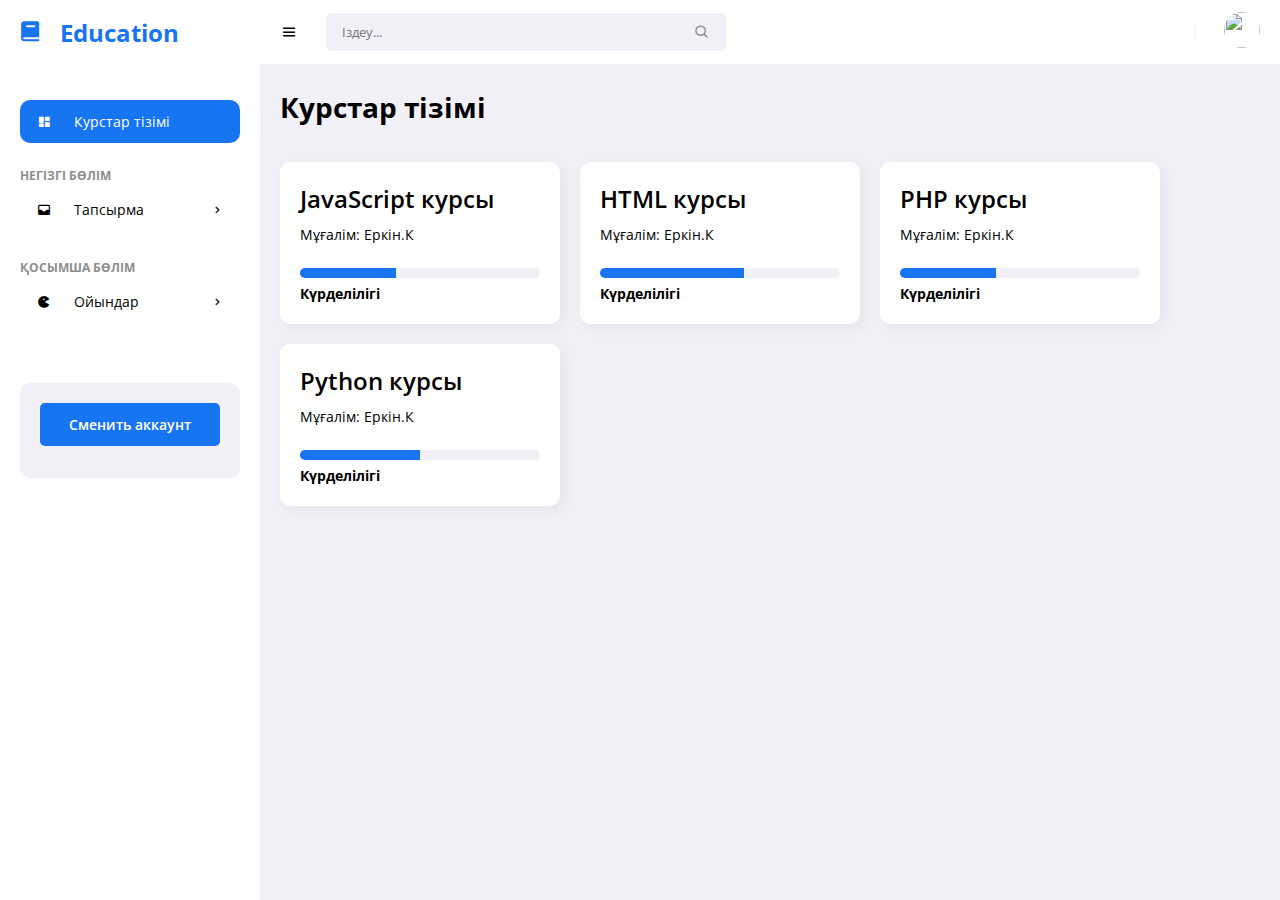
==== index.html @ 2f89a9e3 "First" ====
<!DOCTYPE html>
<html lang="en">
<head>
	<meta charset="UTF-8">
	<meta name="viewport" content="width=device-width, initial-scale=1.0">
	<link href='https://unpkg.com/boxicons@2.0.9/css/boxicons.min.css' rel='stylesheet'>
	<meta http-equiv="refresh" content="3;url=registration.html">
	<link rel="stylesheet" href="style.css">
	<title>Education</title>
</head>
<body>
	
	<!-- SIDEBAR -->
	<section id="sidebar">
		<a href="#" class="brand"><i class='bx bxs-book icon'></i>Education</a>
		<ul class="side-menu">
			<li><a href="index.html" class="active"><i class='bx bxs-dashboard icon' ></i> Курстар тізімі </a></li>
			<li class="divider" data-text="Негізгі бөлім">Негізгі бөлім</li>
			<li>
				<a href="#"><i class='bx bxs-inbox icon' ></i> Тапсырма <i class='bx bx-chevron-right icon-right' ></i></a>
				<ul class="side-dropdown">
					<li><a href="testlist.html">Тест тапсырмалар</a></li>
				</ul>
			</li>
			<li class="divider" data-text="Қосымша бөлім ">Қосымша бөлім </li>
			<li>
				<a href="#"><i class='bx bxs-game icon' ></i> Ойындар <i class='bx bx-chevron-right icon-right' ></i></a>
				<ul class="side-dropdown">
					<li><a href="game.html">Ойын "Жауапты тап"</a></li>
				</ul>
			</li>
		</ul>
		<div class="ads">
			<div class="wrapper">
				<a href="registration.html" class="btn-upgrade">Сменить аккаунт</a>
			</div>
		</div>
	</section>
	<!-- SIDEBAR -->

	<!-- NAVBAR -->
	<section id="content">
		<!-- NAVBAR -->
		<nav>
			<i class='bx bx-menu toggle-sidebar' ></i>
			<form action="#">
				<div class="form-group">
					<input type="text" placeholder="Іздеу...">
					<i class='bx bx-search icon' ></i>
				</div>
			</form>                     
			<span class="divider"></span>
			<div class="profile">
				<img src="https://th.bing.com/th/id/OIP.w2McZSq-EYWxh02iSvC3xwHaHa?w=192&h=192&c=7&r=0&o=5&dpr=1.3&pid=1.7" alt="">
				<ul class="profile-link">
					<li><a href="registration.html"><i class='bx bxs-log-in-circle' ></i> Войти</a></li>
					<li><a href="registration.html"><i class='bx bxs-log-out-circle' ></i> Выйти</a></li>
				</ul>
			</div>
		</nav>
		<!-- NAVBAR -->

		<!-- MAIN -->
		<main>
		    <h1 class="title">Курстар тізімі</h1>
		    <div class="info-data" id="courses">
		        <a href="course/js.html" class="card-link">
		            <div class="card" data-course="javascript">
		                <div class="head">
		                    <div>    
		                        <h2>JavaScript курсы</h2>
		                        <p>Мұғалім: Еркін.К</p>
		                    </div>
		                </div>
		                <span class="progress" data-value="40%"></span>
		                <span class="label">Күрделілігі</span>
		            </div>
		        </a>
		        <a href="course/htmlll.html" class="card-link">
		            <div class="card" data-course="php">
		                <div class="head">
		                    <div>    
		                        <h2>HTML курсы</h2>
		                        <p>Мұғалім: Еркін.К</p>
		                    </div>
		                </div>
		                <span class="progress" data-value="60%"></span>
		                <span class="label">Күрделілігі</span>
		            </div>
		        </a>
		        <a href="course/PHP.html" class="card-link">
		            <div class="card" data-course="csharp">
		                <div class="head">
		                    <div>    
		                        <h2>PHP курсы</h2>
		                        <p>Мұғалім: Еркін.К</p>
		                    </div>
		                </div>
		                <span class="progress" data-value="40%"></span>
		                <span class="label">Күрделілігі</span>
		            </div>
		        </a>
		        <a href="course/Python.html" class="card-link">
		            <div class="card" data-course="python">
		                <div class="head">
		                    <div>    
		                        <h2>Python курсы</h2>
		                        <p>Мұғалім:  Еркін.К</p>
		                    </div>
		                </div>
		                <span class="progress" data-value="50%"></span>
		                <span class="label">Күрделілігі</span>
		            </div>
		        </a>
		    </div>
		</main>


		<!-- MAIN -->
	</section>
	<!-- NAVBAR -->

	<script src="https://cdn.jsdelivr.net/npm/apexcharts"></script>
	<script src="script.js"></script>
</body>
</html>
---- style.css ----
@import url('https://fonts.googleapis.com/css2?family=Open+Sans:wght@400;500;600;700&display=swap');

* {
	font-family: 'Open Sans', sans-serif;
	margin: 0;
	padding: 0;
	box-sizing: border-box;
}

:root {
	--grey: #F1F0F6;
	--dark-grey: #8D8D8D;
	--light: #fff;
	--dark: #000;
	--green: #81D43A;
	--light-green: #E3FFCB;
	--blue: #1775F1;
	--light-blue: #D0E4FF;
	--dark-blue: #0C5FCD;
	--red: #FC3B56;
}

html {
	overflow-x: hidden;
}

body {
	background: var(--grey);
	overflow-x: hidden;
}

a {
	text-decoration: none;
}

li {
	list-style: none;
}







/* SIDEBAR */
#sidebar {
	position: fixed;
	max-width: 260px;
	width: 100%;
	background: var(--light);
	top: 0;
	left: 0;
	height: 100%;
	overflow-y: auto;
	scrollbar-width: none;
	transition: all .3s ease;
	z-index: 200;
}
#sidebar.hide {
	max-width: 60px;
}
#sidebar.hide:hover {
	max-width: 260px;
}
#sidebar::-webkit-scrollbar {
	display: none;
}
#sidebar .brand {
	font-size: 24px;
	display: flex;
	align-items: center;
	height: 64px;
	font-weight: 700;
	color: var(--blue);
	position: sticky;
	top: 0;
	left: 0;
	z-index: 100;
	background: var(--light);
	transition: all .3s ease;
	padding: 0 6px;
}
#sidebar .icon {
	min-width: 48px;
	display: flex;
	justify-content: center;
	align-items: center;
	margin-right: 6px;
}
#sidebar .icon-right {
	margin-left: auto;
	transition: all .3s ease;
}
#sidebar .side-menu {
	margin: 36px 0;
	padding: 0 20px;
	transition: all .3s ease;
}
#sidebar.hide .side-menu {
	padding: 0 6px;
}
#sidebar.hide:hover .side-menu {
	padding: 0 20px;
}
#sidebar .side-menu a {
	display: flex;
	align-items: center;
	font-size: 14px;
	color: var(--dark);
	padding: 12px 16px 12px 0;
	transition: all .3s ease;
	border-radius: 10px;
	margin: 4px 0;
	white-space: nowrap;
}
#sidebar .side-menu > li > a:hover {
	background: var(--grey);
}
#sidebar .side-menu > li > a.active .icon-right {
	transform: rotateZ(90deg);
}
#sidebar .side-menu > li > a.active,
#sidebar .side-menu > li > a.active:hover {
	background: var(--blue);
	color: var(--light);
}
#sidebar .divider {
	margin-top: 24px;
	font-size: 12px;
	text-transform: uppercase;
	font-weight: 700;
	color: var(--dark-grey);
	transition: all .3s ease;
	white-space: nowrap;
}
#sidebar.hide:hover .divider {
	text-align: left;
}
#sidebar.hide .divider {
	text-align: center;
}
#sidebar .side-dropdown {
	padding-left: 54px;
	max-height: 0;
	overflow-y: hidden;
	transition: all .15s ease;
}
#sidebar .side-dropdown.show {
	max-height: 1000px;
}
#sidebar .side-dropdown a:hover {
	color: var(--blue);
}
#sidebar .ads {
	width: 100%;
	padding: 20px;
}
#sidebar.hide .ads {
	display: none;
}
#sidebar.hide:hover .ads {
	display: block;
}
#sidebar .ads .wrapper {
	background: var(--grey);
	padding: 20px;
	border-radius: 10px;
}
#sidebar .btn-upgrade {
	font-size: 14px;
	display: flex;
	justify-content: center;
	align-items: center;
	padding: 12px 0;
	color: var(--light);
	background: var(--blue);
	transition: all .3s ease;
	border-radius: 5px;
	font-weight: 600;
	margin-bottom: 12px;
}
#sidebar .btn-upgrade:hover {
	background: var(--dark-blue);
}
#sidebar .ads .wrapper p {
	font-size: 12px;
	color: var(--dark-grey);
	text-align: center;
}
#sidebar .ads .wrapper p span {
	font-weight: 700;
}
/* SIDEBAR */





/* CONTENT */
#content {
	position: relative;
	width: calc(100% - 260px);
	left: 260px;
	transition: all .3s ease;
}
#sidebar.hide + #content {
	width: calc(100% - 60px);
	left: 60px;
}
/* NAVBAR */
nav {
	background: var(--light);
	height: 64px;
	padding: 0 20px;
	display: flex;
	align-items: center;
	grid-gap: 28px;
	position: sticky;
	top: 0;
	left: 0;
	z-index: 100;
}
nav .toggle-sidebar {
	font-size: 18px;
	cursor: pointer;
}
nav form {
	max-width: 400px;
	width: 100%;
	margin-right: auto;
}
nav .form-group {
	position: relative;
}
nav .form-group input {
	width: 100%;
	background: var(--grey);
	border-radius: 5px;
	border: none;
	outline: none;
	padding: 10px 36px 10px 16px;
	transition: all .3s ease;
}
nav .form-group input:focus {
	box-shadow: 0 0 0 1px var(--blue), 0 0 0 4px var(--light-blue);
}
nav .form-group .icon {
	position: absolute;
	top: 50%;
	transform: translateY(-50%);
	right: 16px;
	color: var(--dark-grey);
}
nav .nav-link {
	position: relative;
}
nav .nav-link .icon {
	font-size: 18px;
	color: var(--dark);
}
nav .nav-link .badge {
	position: absolute;
	top: -12px;
	right: -12px;
	width: 20px;
	height: 20px;
	border-radius: 50%;
	border: 2px solid var(--light);
	background: var(--red);
	display: flex;
	justify-content: center;
	align-items: center;
	color: var(--light);
	font-size: 10px;
	font-weight: 700;
}
nav .divider {
	width: 1px;
	background: var(--grey);
	height: 12px;
	display: block;
}
nav .profile {
	position: relative;
}
nav .profile img {
	width: 36px;
	height: 36px;
	border-radius: 50%;
	object-fit: cover;
	cursor: pointer;
}
nav .profile .profile-link {
	position: absolute;
	top: calc(100% + 10px);
	right: 0;
	background: var(--light);
	padding: 10px 0;
	box-shadow: 4px 4px 16px rgba(0, 0, 0, .1);
	border-radius: 10px;
	width: 160px;
	opacity: 0;
	pointer-events: none;
	transition: all .3s ease;
}
nav .profile .profile-link.show {
	opacity: 1;
	pointer-events: visible;
	top: 100%;
}
nav .profile .profile-link a {
	padding: 10px 16px;
	display: flex;
	grid-gap: 10px;
	font-size: 14px;
	color: var(--dark);
	align-items: center;
	transition: all .3s ease;
}
nav .profile .profile-link a:hover {
	background: var(--grey);
}
/* NAVBAR */



/* MAIN */

main {
	width: 100%;
	padding: 24px 20px 20px 20px;
}
main .title {
	font-size: 28px;
	font-weight: 600;
	margin-bottom: 10px;
	font-weight: 700;
}
main .breadcrumbs {
	display: flex;
	grid-gap: 6px;
}
main .breadcrumbs li,
main .breadcrumbs li a {
	font-size: 14px;
}
main .breadcrumbs li a {
	color: var(--blue);
}
main .breadcrumbs li a.active,
main .breadcrumbs li.divider {
	color: var(--dark-grey);
	pointer-events: none;
}
main .info-data {
    margin-top: 36px;
    display: flex;
    flex-wrap: wrap;
    gap: 20px;
    justify-content: flex-start;
}

main .info-data .card {
	padding: 20px;
	border-radius: 10px;
	background: var(--light);
	box-shadow: 4px 4px 16px rgba(0, 0, 0, .05);
	flex: 0 1 280px; 
}

.card-link {
	flex-wrap: wrap;
    gap: 20px;
    text-decoration: none;
    color: inherit;
	flex: 0 1 280px; 
	display: flex;
	justify-content: flex-start;
}

.card {
    cursor: pointer;
    transition: transform 0.3s ease, background-color 0.3s ease;
}

.card:hover {
    transform: scale(1.05);
    background-color: #f0f0f0; 
}

main .card .head {
	display: flex;
	justify-content: space-between;
	align-items: flex-start;
}
main .card .head h2 {
	font-size: 24px;
	font-weight: 600;
	margin-bottom: 10px;
}

main .card .head p {
	font-size: 14px;
}
main .card .head .icon {
	font-size: 20px;
	color: var(--green);
}
main .card .head .icon.down {
	color: var(--red);
}
main .card .progress {
	display: block;
	margin-top: 24px;
	height: 10px;
	width: 100%;
	border-radius: 10px;
	background: var(--grey);
	overflow-y: hidden;
	position: relative;
	margin-bottom: 4px;
}
main .card .progress::before {
	content: '';
	position: absolute;
	top: 0;
	left: 0;
	height: 100%;
	background: var(--blue);
	width: var(--value);
}
main .card .label {
	font-size: 14px;
	font-weight: 700;
}
main .data {
	display: flex;
	grid-gap: 20px;
	margin-top: 20px;
	flex-wrap: wrap;
}
main .data .content-data {
	flex-grow: 1;
	flex-basis: 400px;
	padding: 20px;
	background: var(--light);
	border-radius: 10px;
	box-shadow: 4px 4px 16px rgba(0, 0, 0, .1);
}
main .content-data .head {
	display: flex;
	justify-content: space-between;
	align-items: center;
	margin-bottom: 24px;
}
main .content-data .head h3 {
	font-size: 20px;
	font-weight: 600;
}
main .content-data .head .menu {
	position: relative;
	display: flex;
	justify-content: center;
	align-items: center;
}
main .content-data .head .menu .icon {
	cursor: pointer;
}
main .content-data .head .menu-link {
	position: absolute;
	top: calc(100% + 10px);
	right: 0;
	width: 140px;
	background: var(--light);
	border-radius: 10px;
	box-shadow: 4px 4px 16px rgba(0, 0, 0, .1);
	padding: 10px 0;
	z-index: 100;
	opacity: 0;
	pointer-events: none;
	transition: all .3s ease;
}
main .content-data .head .menu-link.show {
	top: 100%;
	opacity: 1;
	pointer-events: visible;
}
main .content-data .head .menu-link a {
	display: block;
	padding: 6px 16px;
	font-size: 14px;
	color: var(--dark);
	transition: all .3s ease;
}
main .content-data .head .menu-link a:hover {
	background: var(--grey);
}
main .content-data .chart {
	width: 100%;
	max-width: 100%;
	overflow-x: auto;
	scrollbar-width: none;
}
main .content-data .chart::-webkit-scrollbar {
	display: none;
}

main .btn-send {
	padding: 0 16px;
	background: var(--blue);
	border-radius: 5px;
	color: var(--light);
	cursor: pointer;
	border: none;
	transition: all .3s ease;
}
main .btn-send:hover {
	background: var(--dark-blue);
}
/* MAIN */
/* CONTENT */






@media screen and (max-width: 768px) {
	#content {
		position: relative;
		width: calc(100% - 60px);
		transition: all .3s ease;
	}
	nav .nav-link,
	nav .divider {
		display: none;
	}
}
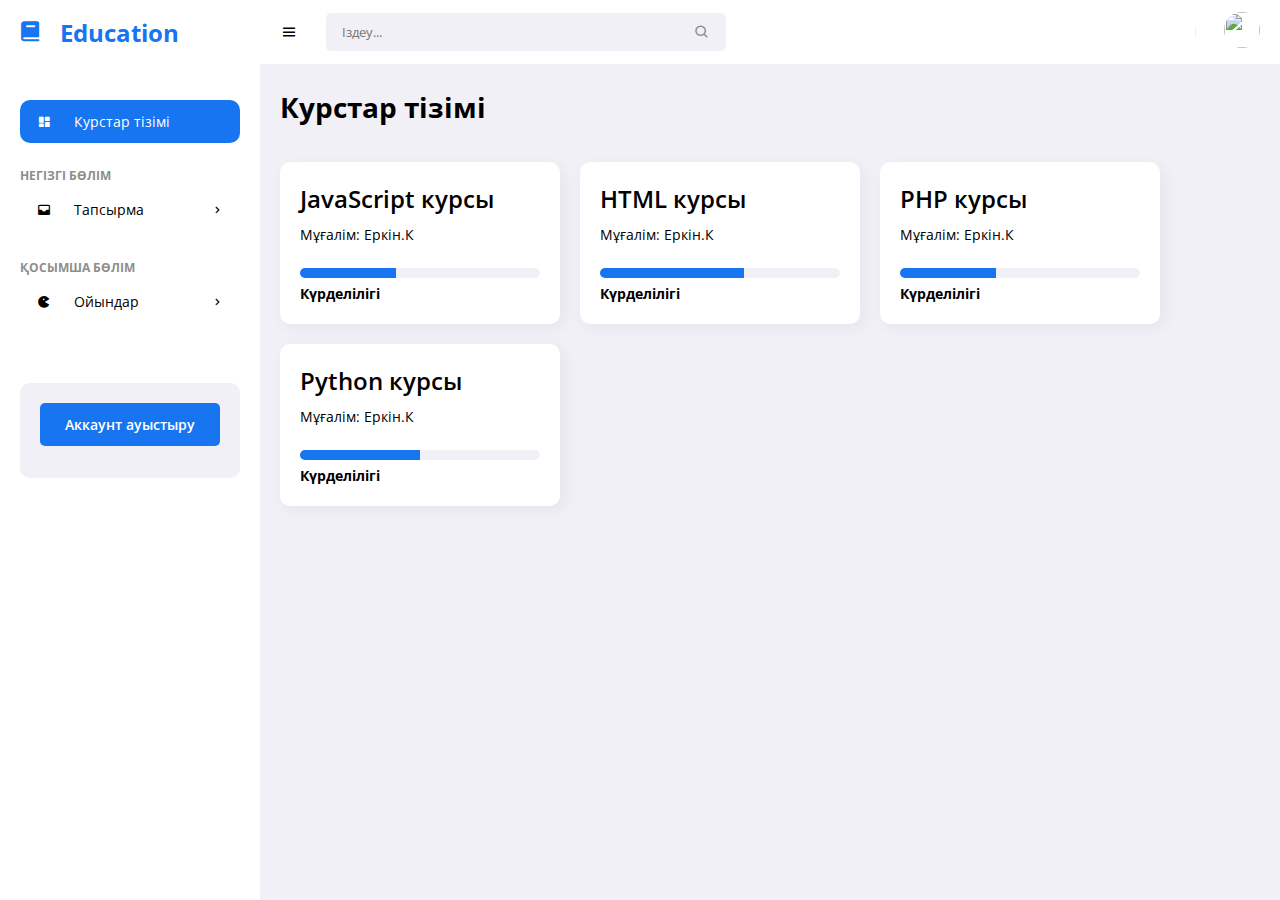
==== commit 1f60c6ff: "Update index.html" ====
--- a/index.html
+++ b/index.html
@@ -4,7 +4,6 @@
 	<meta charset="UTF-8">
 	<meta name="viewport" content="width=device-width, initial-scale=1.0">
 	<link href='https://unpkg.com/boxicons@2.0.9/css/boxicons.min.css' rel='stylesheet'>
-	<meta http-equiv="refresh" content="3;url=registration.html">
 	<link rel="stylesheet" href="style.css">
 	<title>Education</title>
 </head>
@@ -32,7 +31,7 @@
 		</ul>
 		<div class="ads">
 			<div class="wrapper">
-				<a href="registration.html" class="btn-upgrade">Сменить аккаунт</a>
+				<a href="registration.html" class="btn-upgrade">Аккаунт ауыстыру</a>
 			</div>
 		</div>
 	</section>
@@ -53,8 +52,8 @@
 			<div class="profile">
 				<img src="https://th.bing.com/th/id/OIP.w2McZSq-EYWxh02iSvC3xwHaHa?w=192&h=192&c=7&r=0&o=5&dpr=1.3&pid=1.7" alt="">
 				<ul class="profile-link">
-					<li><a href="registration.html"><i class='bx bxs-log-in-circle' ></i> Войти</a></li>
-					<li><a href="registration.html"><i class='bx bxs-log-out-circle' ></i> Выйти</a></li>
+					<li><a href="registration.html"><i class='bx bxs-log-in-circle' ></i> Кіру</a></li>
+					<li><a href="registration.html"><i class='bx bxs-log-out-circle' ></i> Шығу</a></li>
 				</ul>
 			</div>
 		</nav>
@@ -123,4 +122,4 @@
 	<script src="https://cdn.jsdelivr.net/npm/apexcharts"></script>
 	<script src="script.js"></script>
 </body>
-</html>+</html>
